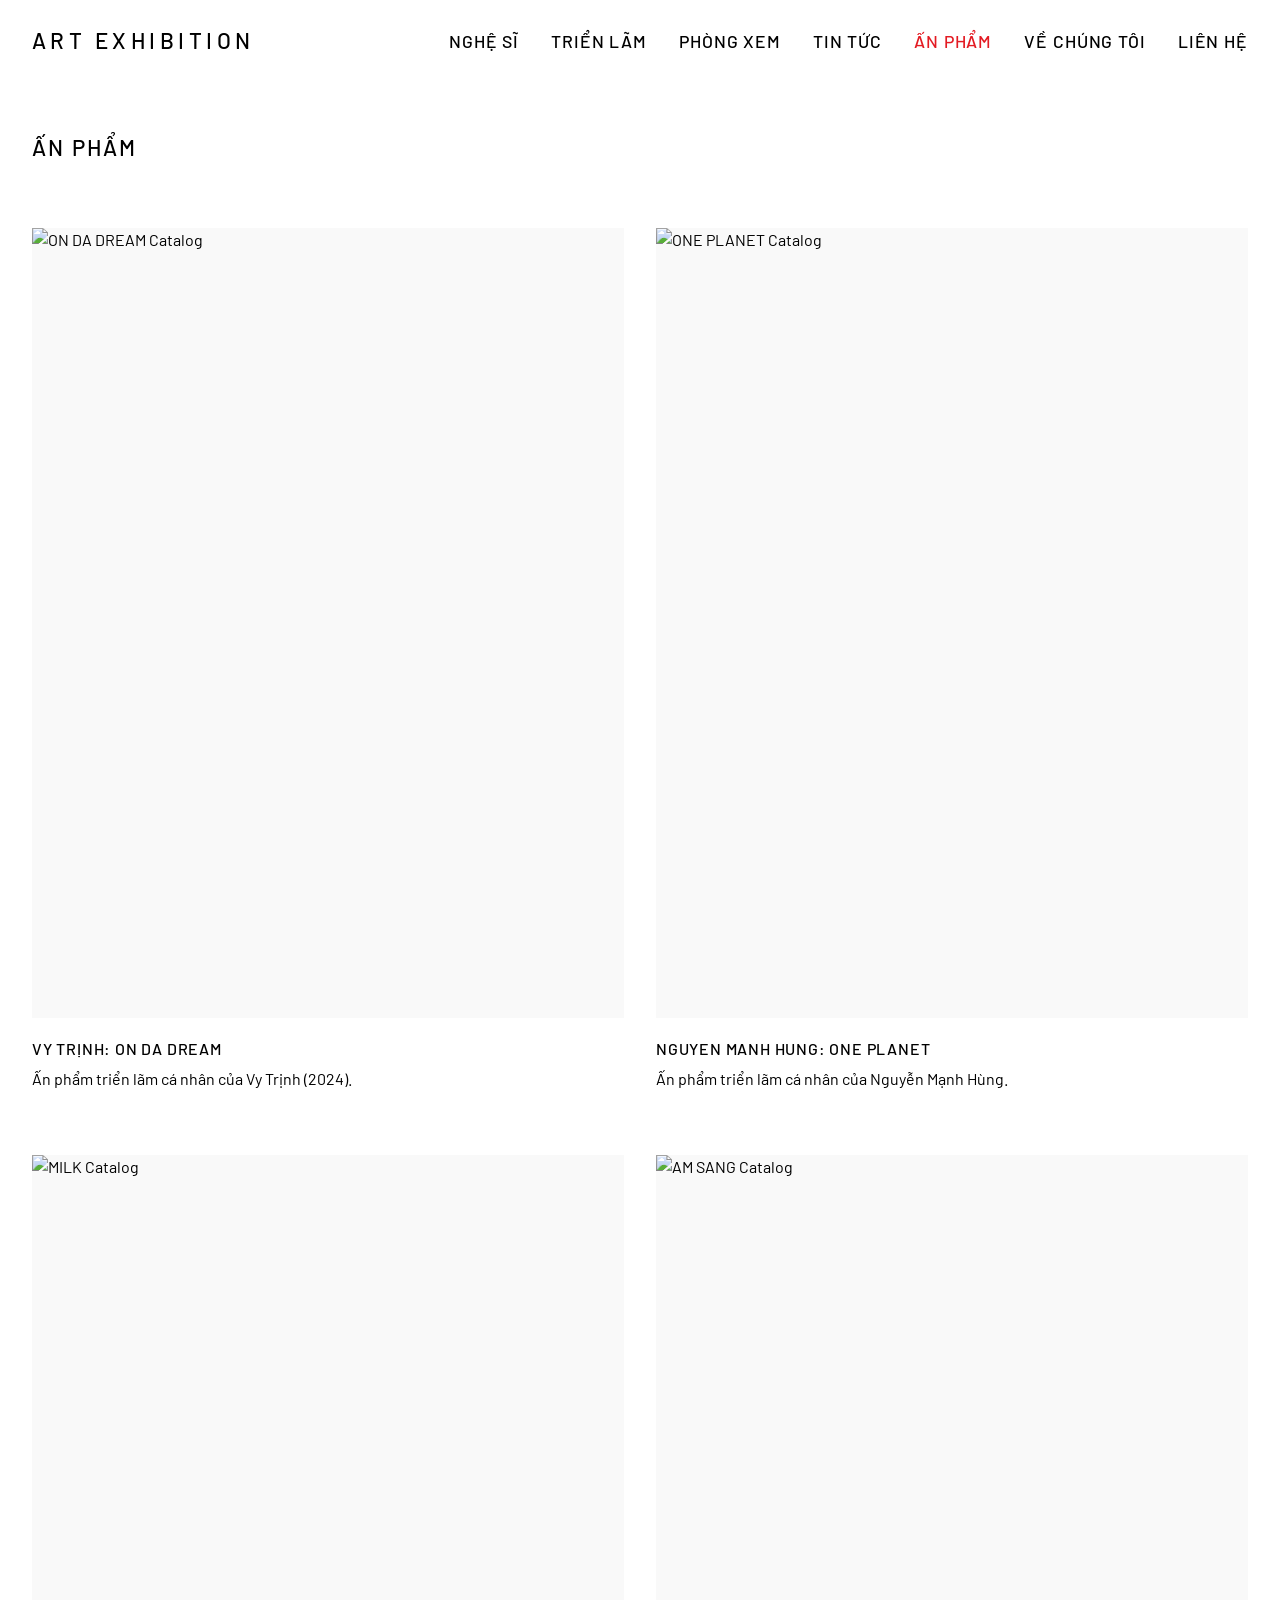
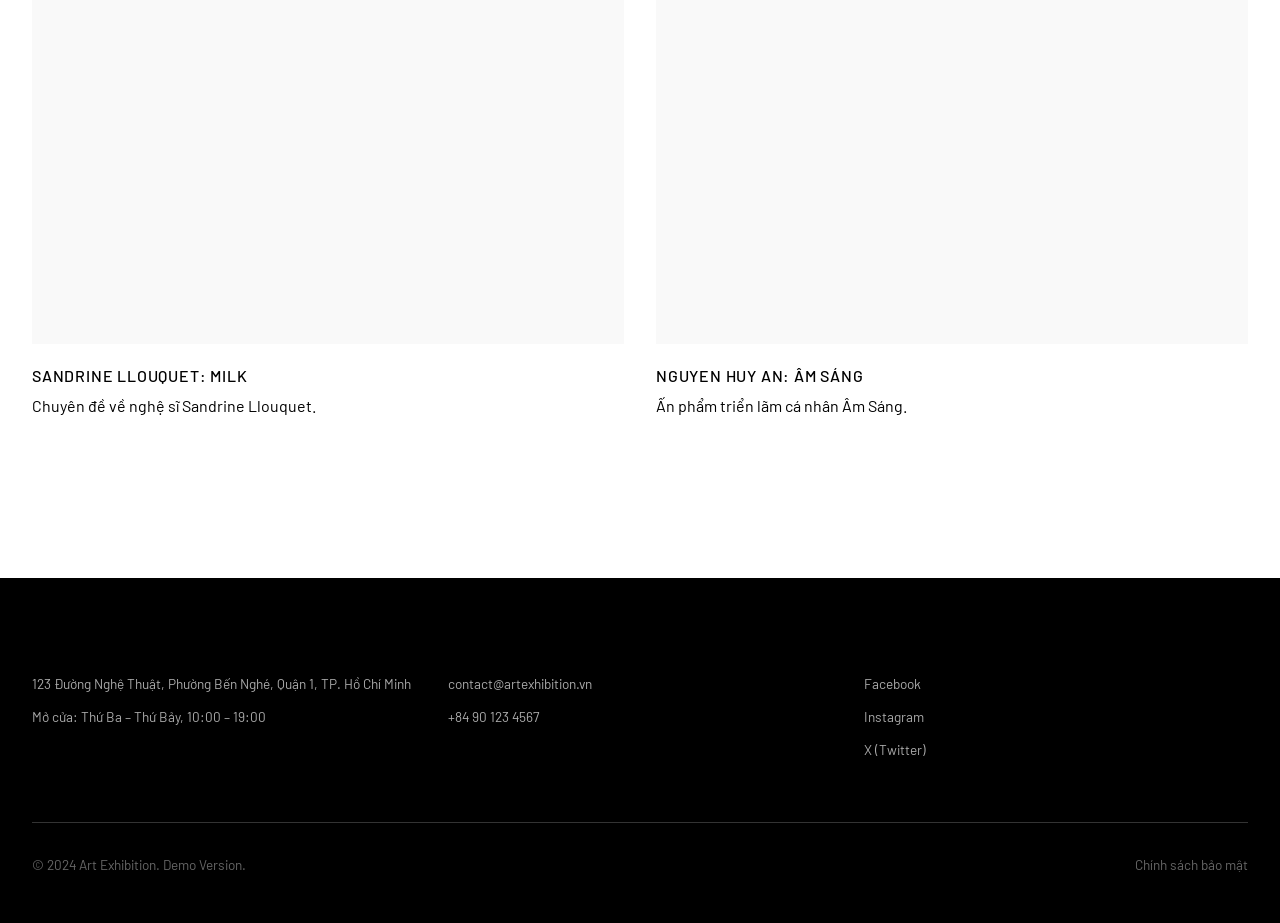
==== wwwroot/exhibitions_clone/an-pham.html @ 50a41b8a "Initial commit" ====
<!DOCTYPE html>
<html lang="vi">

<head>
    <meta charset="UTF-8">
    <meta name="viewport" content="width=device-width, initial-scale=1.0">
    <title>Ấn Phẩm | Art Exhibition</title>
    <link rel="stylesheet" href="styles.css">
</head>

<body>
    <header class="site-header">
        <div class="header-inner">
            <div class="logo">
                <a href="index.html">Art Exhibition</a>
            </div>
            <nav class="desktop-nav">
                <ul>
                    <li><a href="nghe-si.html">NGHỆ SĨ</a></li>
                    <li><a href="index.html">TRIỂN LÃM</a></li>
                    <li><a href="phong-xem.html">PHÒNG XEM</a></li>
                    <li><a href="tin-tuc.html">TIN TỨC</a></li>
                    <li><a href="an-pham.html" class="active">ẤN PHẨM</a></li>
                    <li><a href="ve-chung-toi.html">VỀ CHÚNG TÔI</a></li>
                    <li><a href="lien-he.html">LIÊN HỆ</a></li>
                </ul>
            </nav>
            <button class="mobile-menu-toggle" aria-label="Open Menu">
                <span></span><span></span><span></span>
            </button>
        </div>
    </header>

    <div class="mobile-nav-overlay">
        <div class="mobile-nav-header">
            <div class="logo"><a href="index.html">Art Exhibition</a></div>
            <button class="mobile-menu-close" aria-label="Close Menu">
                <svg viewBox="0 0 24 24" width="24" height="24" stroke="currentColor" stroke-width="2" fill="none"
                    stroke-linecap="round" stroke-linejoin="round">
                    <line x1="18" y1="6" x2="6" y2="18"></line>
                    <line x1="6" y1="6" x2="18" y2="18"></line>
                </svg>
            </button>
        </div>
        <nav class="mobile-nav-links">
            <ul>
                <li><a href="nghe-si.html">NGHỆ SĨ</a></li>
                <li><a href="index.html">TRIỂN LÃM</a></li>
                <li><a href="phong-xem.html">PHÒNG XEM</a></li>
                <li><a href="tin-tuc.html">TIN TỨC</a></li>
                <li><a href="an-pham.html" class="active">ẤN PHẨM</a></li>
                <li><a href="ve-chung-toi.html">VỀ CHÚNG TÔI</a></li>
                <li><a href="lien-he.html">LIÊN HỆ</a></li>
            </ul>
        </nav>
    </div>

    <main class="page-content" style="min-height: 60vh;">
        <header class="page-header">
            <h1 class="page-title">Ấn Phẩm</h1>
        </header>
        <div class="exhibition-grid">
            <article class="exhibition-item">
                <div class="image-container" style="aspect-ratio: 3/4;">
                    <img src="https://images.unsplash.com/photo-1544947950-fa07a98d237f?auto=format&fit=crop&w=800&q=80"
                        alt="ON DA DREAM Catalog">
                </div>
                <div class="exhibition-info">
                    <h2 class="exhibition-name" style="font-size: 1rem;">VY TRỊNH: ON DA DREAM</h2>
                    <p class="exhibition-desc">Ấn phẩm triển lãm cá nhân của Vy Trịnh (2024).</p>
                </div>
            </article>

            <article class="exhibition-item">
                <div class="image-container" style="aspect-ratio: 3/4;">
                    <img src="https://images.unsplash.com/photo-1512820790803-83ca734da794?auto=format&fit=crop&w=800&q=80"
                        alt="ONE PLANET Catalog">
                </div>
                <div class="exhibition-info">
                    <h2 class="exhibition-name" style="font-size: 1rem;">NGUYEN MANH HUNG: ONE PLANET</h2>
                    <p class="exhibition-desc">Ấn phẩm triển lãm cá nhân của Nguyễn Mạnh Hùng.</p>
                </div>
            </article>

            <article class="exhibition-item">
                <div class="image-container" style="aspect-ratio: 3/4;">
                    <img src="https://images.unsplash.com/photo-1524578271613-d550eeb60001?auto=format&fit=crop&w=800&q=80"
                        alt="MILK Catalog">
                </div>
                <div class="exhibition-info">
                    <h2 class="exhibition-name" style="font-size: 1rem;">SANDRINE LLOUQUET: MILK</h2>
                    <p class="exhibition-desc">Chuyên đề về nghệ sĩ Sandrine Llouquet.</p>
                </div>
            </article>

            <article class="exhibition-item">
                <div class="image-container" style="aspect-ratio: 3/4;">
                    <img src="https://images.unsplash.com/photo-1456513080510-7bf3a84b82f8?auto=format&fit=crop&w=800&q=80"
                        alt="AM SANG Catalog">
                </div>
                <div class="exhibition-info">
                    <h2 class="exhibition-name" style="font-size: 1rem;">NGUYEN HUY AN: ÂM SÁNG</h2>
                    <p class="exhibition-desc">Ấn phẩm triển lãm cá nhân Âm Sáng.</p>
                </div>
            </article>
        </div>
    </main>

    <footer class="site-footer">
        <div class="footer-inner">
            <div class="footer-info">
                <p>123 Đường Nghệ Thuật, Phường Bến Nghé, Quận 1, TP. Hồ Chí Minh</p>
                <p>Mở cửa: Thứ Ba – Thứ Bảy, 10:00 – 19:00</p>
            </div>
            <div class="footer-links">
                <a href="mailto:contact@artexhibition.vn">contact@artexhibition.vn</a>
                <a href="tel:+84901234567">+84 90 123 4567</a>
            </div>
            <div class="footer-social">
                <a href="#">Facebook</a>
                <a href="#">Instagram</a>
                <a href="#">X (Twitter)</a>
            </div>
        </div>
        <div class="footer-bottom">
            <p>&copy; 2024 Art Exhibition. Demo Version.</p>
            <a href="#">Chính sách bảo mật</a>
        </div>
    </footer>
    <script src="script.js"></script>
</body>

</html>
---- wwwroot/exhibitions_clone/styles.css ----
@import url('https://fonts.googleapis.com/css2?family=Barlow:wght@400;500;700&display=swap');

:root {
    --color-text: #000000;
    --color-text-light: #666666;
    --color-bg: #ffffff;
    --color-border: #e0e0e0;
    --color-accent: #e31b23;
    --font-primary: 'Barlow', sans-serif;
    --spacing-unit: 1rem;
}

html {
    scroll-behavior: smooth;
}

* {
    margin: 0;
    padding: 0;
    box-sizing: border-box;
}

body {
    font-family: var(--font-primary);
    color: var(--color-text);
    background-color: var(--color-bg);
    line-height: 1.5;
    -webkit-font-smoothing: antialiased;
    -moz-osx-font-smoothing: grayscale;
}

a {
    color: inherit;
    text-decoration: none;
    transition: all 0.4s cubic-bezier(0.25, 0.46, 0.45, 0.94);
}

a:hover {
    color: var(--color-accent);
}

img {
    max-width: 100%;
    display: block;
    height: auto;
}

/* HEADER */
.site-header {
    position: sticky;
    top: 0;
    background-color: var(--color-bg);
    z-index: 100;
    border-bottom: 1px solid transparent;
    padding: 1.5rem 2rem;
}

.header-inner {
    display: flex;
    justify-content: space-between;
    align-items: center;
    max-width: 1600px;
    margin: 0 auto;
}

.logo a {
    font-size: 1.4rem;
    font-weight: 500;
    letter-spacing: 0.2em;
    text-transform: uppercase;
}

.desktop-nav ul {
    list-style: none;
    display: flex;
    gap: 2rem;
}

.desktop-nav a {
    font-size: 1.1rem;
    text-transform: uppercase;
    font-weight: 500;
    letter-spacing: 0.05em;
}

.desktop-nav a.active {
    color: var(--color-accent);
}

.mobile-menu-toggle {
    display: none;
    background: none;
    border: none;
    cursor: pointer;
    flex-direction: column;
    gap: 5px;
    padding: 5px;
}

.mobile-menu-toggle span {
    display: block;
    width: 25px;
    height: 2px;
    background-color: var(--color-text);
    transition: 0.3s;
}

/* MOBILE NAV OVERLAY */
.mobile-nav-overlay {
    position: fixed;
    top: 0;
    left: 0;
    width: 100%;
    height: 100vh;
    background-color: var(--color-bg);
    z-index: 999;
    transform: translateX(100%);
    transition: transform 0.4s cubic-bezier(0.77, 0, 0.175, 1);
    display: flex;
    flex-direction: column;
}

.mobile-nav-overlay.is-active {
    transform: translateX(0);
}

.mobile-nav-header {
    display: flex;
    justify-content: space-between;
    align-items: center;
    padding: 1.5rem 2rem;
}

.mobile-menu-close {
    background: none;
    border: none;
    cursor: pointer;
    color: var(--color-text);
}

.mobile-nav-links {
    padding: 2rem;
    flex-grow: 1;
    display: flex;
    flex-direction: column;
}

.mobile-nav-links ul {
    list-style: none;
    display: flex;
    flex-direction: column;
    gap: 1.5rem;
}

.mobile-nav-links a {
    font-size: 1.5rem;
    font-weight: 500;
    text-transform: uppercase;
}

.mobile-nav-links a.active {
    color: var(--color-accent);
}

.mobile-nav-footer {
    margin-top: auto;
    padding-bottom: 2rem;
    font-size: 0.9rem;
}

/* MAIN CONTENT */
.page-content {
    max-width: 1600px;
    margin: 0 auto;
    padding: 3rem 2rem 6rem;
}

.page-header {
    margin-bottom: 4rem;
}

.page-title {
    font-size: 1.4rem;
    font-weight: 500;
    margin-bottom: 2rem;
    text-transform: uppercase;
    letter-spacing: 0.1em;
}

.exhibition-filters a {
    font-size: 1rem;
    margin-right: 2rem;
    color: var(--color-text-light);
    text-transform: uppercase;
    letter-spacing: 0.1em;
    font-weight: 500;
}

.exhibition-filters a.active {
    color: var(--color-text);
    border-bottom: 1px solid var(--color-text);
    padding-bottom: 2px;
}

/* EXHIBITION GRID - STAGGERED 3-COLUMN */
.exhibition-grid-container {
    display: flex;
    justify-content: space-between;
    gap: 2rem;
}

.exhibition-column {
    flex: 1;
    display: flex;
    flex-direction: column;
    gap: 4rem;
}

.exhibition-column:nth-child(2) {
    padding-top: 120px;
}

.exhibition-column:nth-child(3) {
    padding-top: 60px;
}

.exhibition-item {
    display: flex;
    flex-direction: column;
    width: 100%;
    cursor: pointer;
}

.image-container {
    margin-bottom: 1.2rem;
    overflow: hidden;
    background-color: #f9f9f9;
}

.image-container img {
    width: 100%;
    height: auto;
    object-fit: cover;
    transition: opacity 0.4s ease;
}

.exhibition-item:hover .image-container img {
    opacity: 0.8;
}

.exhibition-name {
    font-size: 1.1rem;
    font-weight: 500;
    margin-bottom: 0.4rem;
    text-transform: uppercase;
    letter-spacing: 0.05em;
}

.exhibition-artist {
    font-size: 1.15rem;
    font-weight: 500;
    margin-bottom: 0.4rem;
    color: #000;
    text-transform: uppercase;
}

.exhibition-dates {
    font-size: 1.1rem;
    color: #555;
    text-transform: uppercase;
    letter-spacing: 0.02em;
}

/* STANDARD GRID FOR SUB-PAGES (Artist, News, etc.) */
.exhibition-grid {
    display: grid;
    grid-template-columns: repeat(2, 1fr);
    gap: 4rem 2rem;
}

@media (max-width: 1024px) {
    .exhibition-grid {
        gap: 3rem 1.5rem;
    }
}

@media (max-width: 768px) {
    .exhibition-grid {
        grid-template-columns: 1fr;
        gap: 2.5rem;
    }
}

/* DETAIL MODAL */
.detail-modal {
    position: fixed;
    top: 0;
    left: 0;
    width: 100%;
    height: 100%;
    background-color: #fff;
    z-index: 2000;
    display: none;
    opacity: 0;
    transition: opacity 0.5s ease;
}

.detail-modal.is-active {
    display: block;
    opacity: 1;
}

.modal-close {
    position: fixed;
    top: 2rem;
    right: 2rem;
    background: none;
    border: none;
    cursor: pointer;
    z-index: 2100;
    color: #000;
}

.modal-content {
    display: flex;
    height: 100%;
    width: 100%;
}

.modal-left {
    width: 40%;
    padding: 6rem 4rem;
    overflow-y: auto;
    position: sticky;
    top: 0;
    height: 100vh;
}

.modal-right {
    width: 60%;
    overflow-y: auto;
    padding: 4rem;
    background-color: #fdfdfd;
}

.modal-title {
    font-size: 1.8rem;
    font-weight: 500;
    margin-bottom: 1rem;
    text-transform: uppercase;
    letter-spacing: 0.1em;
}

.modal-artist {
    font-size: 1.4rem;
    font-weight: 500;
    margin-bottom: 0.5rem;
    text-transform: uppercase;
}

.modal-dates {
    font-size: 1.1rem;
    color: #666;
    margin-bottom: 3rem;
    text-transform: uppercase;
}

.modal-description {
    font-size: 1.1rem;
    line-height: 1.8;
    color: #333;
}

.modal-media-list {
    display: flex;
    flex-direction: column;
    gap: 4rem;
}

.modal-media-item img {
    width: 100%;
    height: auto;
}

/* REFINING RESPONSIVE FOR NEW GRID */
@media (max-width: 1024px) {
    .modal-left {
        width: 45%;
        padding: 4rem 2rem;
    }

    .modal-right {
        width: 55%;
        padding: 2rem;
    }
}

@media (max-width: 768px) {
    .desktop-nav {
        display: none;
    }

    .mobile-menu-toggle {
        display: flex;
    }

    .page-content {
        padding: 2rem 1.5rem 4rem;
    }

    .page-title {
        font-size: 1.2rem;
    }

    .exhibition-grid-container {
        flex-direction: column;
        gap: 2.5rem;
    }

    .exhibition-column:nth-child(n) {
        padding-top: 0;
        gap: 2.5rem;
    }

    .footer-inner {
        grid-template-columns: 1fr;
        text-align: center;
        gap: 3rem;
    }

    .footer-bottom {
        flex-direction: column;
        align-items: center;
        gap: 1rem;
        text-align: center;
    }

    .modal-content {
        flex-direction: column;
    }

    .modal-left,
    .modal-right {
        width: 100%;
        height: auto;
        position: relative;
    }

    .modal-left {
        padding: 4rem 1.5rem 2rem;
    }

    .modal-title {
        font-size: 1.5rem;
    }

    .modal-right {
        padding: 1.5rem;
    }
}

/* RE-SYNCING PREVIOUS STYLES (FOOTER ETC) */
.site-footer {
    background-color: #000000;
    color: #ffffff;
    padding: 6rem 2rem 3rem;
    font-size: 0.85rem;
    margin-top: 4rem;
}

.footer-inner {
    max-width: 1600px;
    margin: 0 auto;
    display: grid;
    grid-template-columns: repeat(3, 1fr);
    gap: 2rem;
    margin-bottom: 3rem;
}

.footer-info p,
.footer-links a,
.footer-social a {
    display: block;
    margin-bottom: 0.8rem;
    color: #aaaaaa;
    transition: color 0.3s ease;
}

.footer-bottom {
    max-width: 1600px;
    margin: 0 auto;
    display: flex;
    justify-content: space-between;
    color: #666666;
    border-top: 1px solid #333333;
    padding-top: 2rem;
}

/* SCROLL REVEAL ANIMATIONS */
.reveal {
    opacity: 0;
    transform: translateY(30px);
    transition: all 0.8s cubic-bezier(0.25, 0.46, 0.45, 0.94);
    pointer-events: none;
}

.reveal.is-visible {
    opacity: 1;
    transform: translateY(0);
    pointer-events: auto;
}

/* Sequential delay for grid items if needed */
.exhibition-item.reveal {
    transition-delay: 0.1s;
}
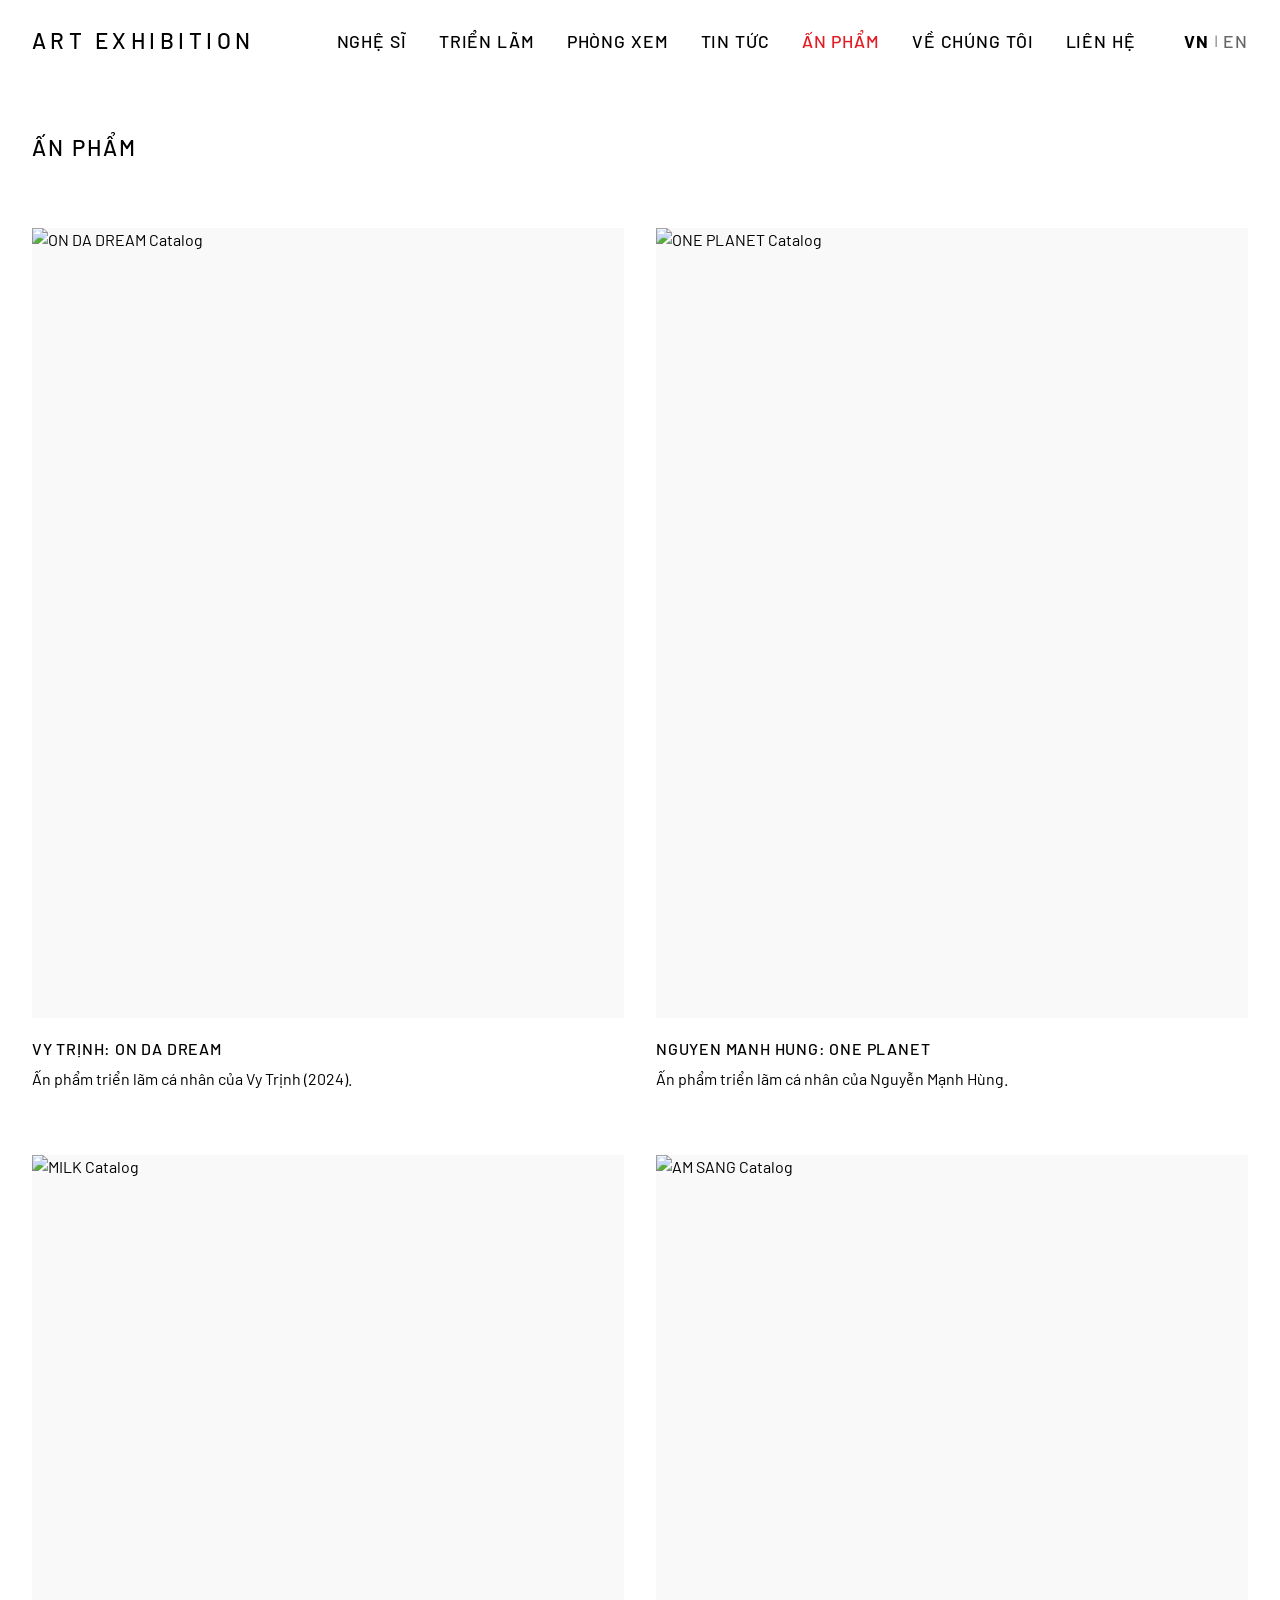
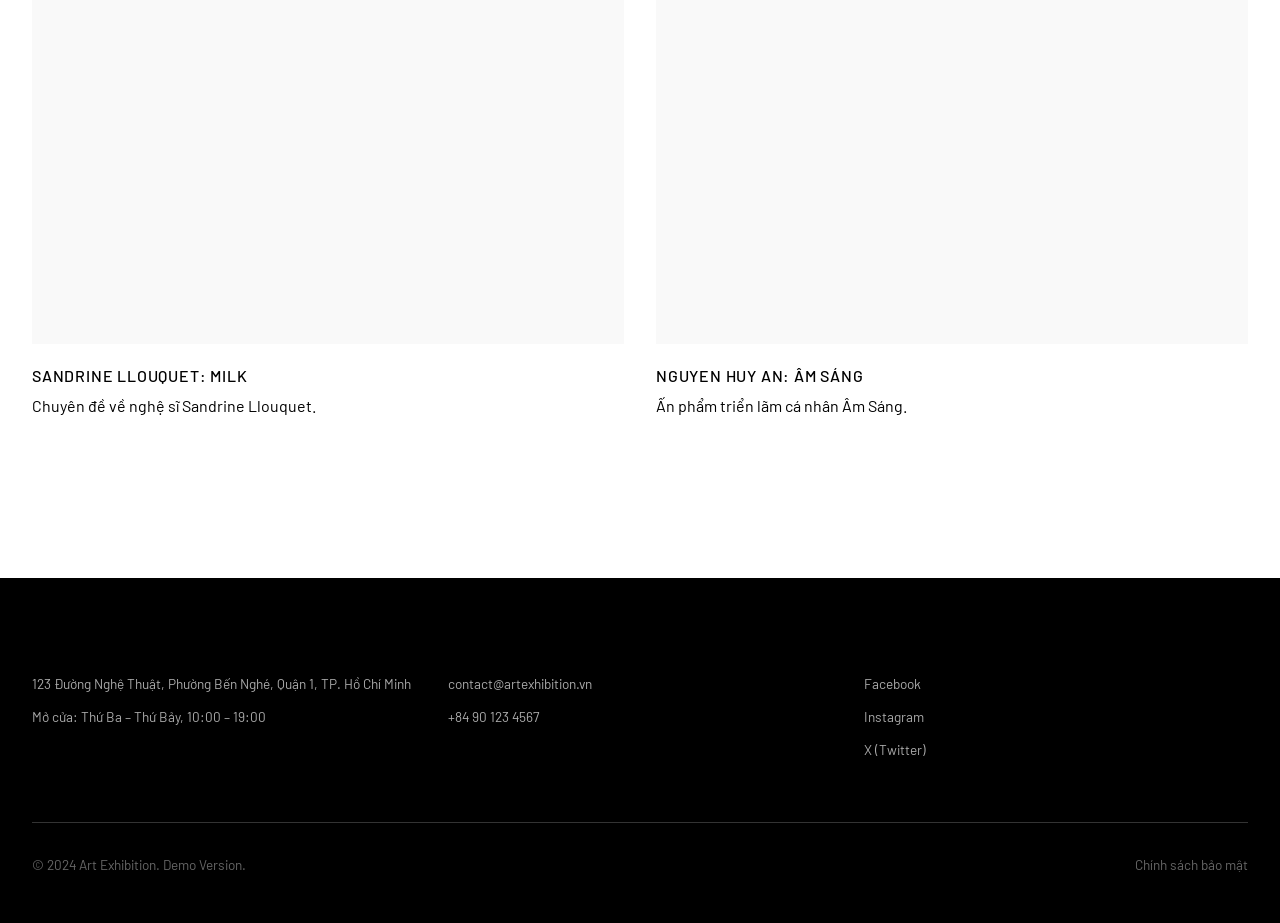
==== commit f78197a2: "update" ====
--- a/wwwroot/exhibitions_clone/an-pham.html
+++ b/wwwroot/exhibitions_clone/an-pham.html
@@ -16,14 +16,19 @@
             </div>
             <nav class="desktop-nav">
                 <ul>
-                    <li><a href="nghe-si.html">NGHỆ SĨ</a></li>
-                    <li><a href="index.html">TRIỂN LÃM</a></li>
-                    <li><a href="phong-xem.html">PHÒNG XEM</a></li>
-                    <li><a href="tin-tuc.html">TIN TỨC</a></li>
-                    <li><a href="an-pham.html" class="active">ẤN PHẨM</a></li>
-                    <li><a href="ve-chung-toi.html">VỀ CHÚNG TÔI</a></li>
-                    <li><a href="lien-he.html">LIÊN HỆ</a></li>
+                    <li><a href="nghe-si.html" data-i18n="nav.artists">NGHỆ SĨ</a></li>
+                    <li><a href="index.html" data-i18n="nav.exhibitions">TRIỂN LÃM</a></li>
+                    <li><a href="phong-xem.html" data-i18n="nav.viewing">PHÒNG XEM</a></li>
+                    <li><a href="tin-tuc.html" data-i18n="nav.news">TIN TỨC</a></li>
+                    <li><a href="an-pham.html" class="active" data-i18n="nav.publications">ẤN PHẨM</a></li>
+                    <li><a href="ve-chung-toi.html" data-i18n="nav.about">VỀ CHÚNG TÔI</a></li>
+                    <li><a href="lien-he.html" data-i18n="nav.contact">LIÊN HỆ</a></li>
                 </ul>
+                <div class="lang-switch">
+                    <a href="#" class="lang-btn active" data-lang="vi">VN</a>
+                    <span class="lang-divider">|</span>
+                    <a href="#" class="lang-btn" data-lang="en">EN</a>
+                </div>
             </nav>
             <button class="mobile-menu-toggle" aria-label="Open Menu">
                 <span></span><span></span><span></span>
@@ -44,20 +49,24 @@
         </div>
         <nav class="mobile-nav-links">
             <ul>
-                <li><a href="nghe-si.html">NGHỆ SĨ</a></li>
-                <li><a href="index.html">TRIỂN LÃM</a></li>
-                <li><a href="phong-xem.html">PHÒNG XEM</a></li>
-                <li><a href="tin-tuc.html">TIN TỨC</a></li>
-                <li><a href="an-pham.html" class="active">ẤN PHẨM</a></li>
-                <li><a href="ve-chung-toi.html">VỀ CHÚNG TÔI</a></li>
-                <li><a href="lien-he.html">LIÊN HỆ</a></li>
+                <li><a href="nghe-si.html" data-i18n="nav.artists">NGHỆ SĨ</a></li>
+                <li><a href="index.html" data-i18n="nav.exhibitions">TRIỂN LÃM</a></li>
+                <li><a href="phong-xem.html" data-i18n="nav.viewing">PHÒNG XEM</a></li>
+                <li><a href="tin-tuc.html" data-i18n="nav.news">TIN TỨC</a></li>
+                <li><a href="an-pham.html" class="active" data-i18n="nav.publications">ẤN PHẨM</a></li>
+                <li><a href="ve-chung-toi.html" data-i18n="nav.about">VỀ CHÚNG TÔI</a></li>
+                <li><a href="lien-he.html" data-i18n="nav.contact">LIÊN HỆ</a></li>
             </ul>
+            <div class="mobile-nav-footer">
+                <a href="#" class="lang-btn active" data-lang="vi">VN</a> | <a href="#" class="lang-btn"
+                    data-lang="en">EN</a>
+            </div>
         </nav>
     </div>
 
     <main class="page-content" style="min-height: 60vh;">
         <header class="page-header">
-            <h1 class="page-title">Ấn Phẩm</h1>
+            <h1 class="page-title" data-i18n="publications.title">Ấn Phẩm</h1>
         </header>
         <div class="exhibition-grid">
             <article class="exhibition-item">
@@ -67,7 +76,8 @@
                 </div>
                 <div class="exhibition-info">
                     <h2 class="exhibition-name" style="font-size: 1rem;">VY TRỊNH: ON DA DREAM</h2>
-                    <p class="exhibition-desc">Ấn phẩm triển lãm cá nhân của Vy Trịnh (2024).</p>
+                    <p class="exhibition-desc" data-i18n="publications.desc1">Ấn phẩm triển lãm cá nhân của Vy Trịnh
+                        (2024).</p>
                 </div>
             </article>
 
@@ -78,7 +88,8 @@
                 </div>
                 <div class="exhibition-info">
                     <h2 class="exhibition-name" style="font-size: 1rem;">NGUYEN MANH HUNG: ONE PLANET</h2>
-                    <p class="exhibition-desc">Ấn phẩm triển lãm cá nhân của Nguyễn Mạnh Hùng.</p>
+                    <p class="exhibition-desc" data-i18n="publications.desc2">Ấn phẩm triển lãm cá nhân của Nguyễn Mạnh
+                        Hùng.</p>
                 </div>
             </article>
 
@@ -89,7 +100,8 @@
                 </div>
                 <div class="exhibition-info">
                     <h2 class="exhibition-name" style="font-size: 1rem;">SANDRINE LLOUQUET: MILK</h2>
-                    <p class="exhibition-desc">Chuyên đề về nghệ sĩ Sandrine Llouquet.</p>
+                    <p class="exhibition-desc" data-i18n="publications.desc3">Chuyên đề về nghệ sĩ Sandrine Llouquet.
+                    </p>
                 </div>
             </article>
 
@@ -100,7 +112,7 @@
                 </div>
                 <div class="exhibition-info">
                     <h2 class="exhibition-name" style="font-size: 1rem;">NGUYEN HUY AN: ÂM SÁNG</h2>
-                    <p class="exhibition-desc">Ấn phẩm triển lãm cá nhân Âm Sáng.</p>
+                    <p class="exhibition-desc" data-i18n="publications.desc4">Ấn phẩm triển lãm cá nhân Âm Sáng.</p>
                 </div>
             </article>
         </div>
@@ -109,8 +121,8 @@
     <footer class="site-footer">
         <div class="footer-inner">
             <div class="footer-info">
-                <p>123 Đường Nghệ Thuật, Phường Bến Nghé, Quận 1, TP. Hồ Chí Minh</p>
-                <p>Mở cửa: Thứ Ba – Thứ Bảy, 10:00 – 19:00</p>
+                <p data-i18n="footer.address">123 Đường Nghệ Thuật, Phường Bến Nghé, Quận 1, TP. Hồ Chí Minh</p>
+                <p data-i18n="footer.hours">Mở cửa: Thứ Ba – Thứ Bảy, 10:00 – 19:00</p>
             </div>
             <div class="footer-links">
                 <a href="mailto:contact@artexhibition.vn">contact@artexhibition.vn</a>
@@ -124,7 +136,7 @@
         </div>
         <div class="footer-bottom">
             <p>&copy; 2024 Art Exhibition. Demo Version.</p>
-            <a href="#">Chính sách bảo mật</a>
+            <a href="#" data-i18n="footer.privacy">Chính sách bảo mật</a>
         </div>
     </footer>
     <script src="script.js"></script>
--- a/wwwroot/exhibitions_clone/styles.css
+++ b/wwwroot/exhibitions_clone/styles.css
@@ -85,6 +85,53 @@
 
 .desktop-nav a.active {
     color: var(--color-accent);
+}
+
+/* LANGUAGE SWITCH */
+.desktop-nav {
+    display: flex;
+    align-items: center;
+    gap: 2rem;
+}
+
+.lang-switch {
+    display: flex;
+    align-items: center;
+    gap: 0.4rem;
+    margin-left: 1rem;
+    white-space: nowrap;
+}
+
+.lang-btn {
+    font-size: 0.85rem;
+    font-weight: 500;
+    letter-spacing: 0.05em;
+    color: var(--color-text-light) !important;
+    cursor: pointer;
+    transition: color 0.3s ease;
+}
+
+.lang-btn.active {
+    color: var(--color-text) !important;
+    font-weight: 700;
+}
+
+.lang-btn:hover {
+    color: var(--color-accent) !important;
+}
+
+.lang-divider {
+    color: var(--color-text-light);
+    font-size: 0.85rem;
+}
+
+.mobile-nav-footer .lang-btn {
+    font-size: 0.9rem;
+}
+
+.mobile-nav-footer .lang-btn.active {
+    font-weight: 700;
+    color: var(--color-text) !important;
 }
 
 .mobile-menu-toggle {
@@ -187,13 +234,26 @@
     letter-spacing: 0.1em;
 }
 
+.exhibition-filters {
+    display: flex;
+    flex-wrap: nowrap;
+    gap: 1.5rem;
+    align-items: center;
+}
+
 .exhibition-filters a {
     font-size: 1rem;
-    margin-right: 2rem;
+    white-space: nowrap;
     color: var(--color-text-light);
     text-transform: uppercase;
     letter-spacing: 0.1em;
     font-weight: 500;
+    transition: color 0.3s ease;
+}
+
+.exhibition-filters a:hover,
+.exhibition-filters a:active {
+    color: var(--color-accent);
 }
 
 .exhibition-filters a.active {
@@ -241,11 +301,43 @@
     width: 100%;
     height: auto;
     object-fit: cover;
+    transition: transform 0.5s ease, opacity 0.4s ease;
+}
+
+.image-container::after {
+    content: '';
+    position: absolute;
+    top: 0;
+    left: 0;
+    width: 100%;
+    height: 100%;
+    background-color: var(--color-accent);
+    opacity: 0;
     transition: opacity 0.4s ease;
-}
-
-.exhibition-item:hover .image-container img {
-    opacity: 0.8;
+    pointer-events: none;
+}
+
+.image-container {
+    position: relative;
+}
+
+.exhibition-item:hover .image-container::after,
+.exhibition-item:active .image-container::after {
+    opacity: 0.15;
+}
+
+.exhibition-item:hover .image-container img,
+.exhibition-item:active .image-container img {
+    transform: scale(1.03);
+}
+
+.exhibition-item:hover .exhibition-name,
+.exhibition-item:hover .exhibition-artist,
+.exhibition-item:hover .exhibition-dates,
+.exhibition-item:active .exhibition-name,
+.exhibition-item:active .exhibition-artist,
+.exhibition-item:active .exhibition-dates {
+    color: var(--color-accent);
 }
 
 .exhibition-name {
@@ -254,6 +346,7 @@
     margin-bottom: 0.4rem;
     text-transform: uppercase;
     letter-spacing: 0.05em;
+    transition: color 0.3s ease;
 }
 
 .exhibition-artist {
@@ -262,6 +355,7 @@
     margin-bottom: 0.4rem;
     color: #000;
     text-transform: uppercase;
+    transition: color 0.3s ease;
 }
 
 .exhibition-dates {
@@ -269,6 +363,7 @@
     color: #555;
     text-transform: uppercase;
     letter-spacing: 0.02em;
+    transition: color 0.3s ease;
 }
 
 /* STANDARD GRID FOR SUB-PAGES (Artist, News, etc.) */
@@ -412,6 +507,15 @@
         font-size: 1.2rem;
     }
 
+    .exhibition-filters {
+        gap: 1rem;
+    }
+
+    .exhibition-filters a {
+        font-size: 0.85rem;
+        letter-spacing: 0.05em;
+    }
+
     .exhibition-grid-container {
         flex-direction: column;
         gap: 2.5rem;
@@ -486,6 +590,13 @@
     transition: color 0.3s ease;
 }
 
+.footer-links a:hover,
+.footer-links a:active,
+.footer-social a:hover,
+.footer-social a:active {
+    color: var(--color-accent);
+}
+
 .footer-bottom {
     max-width: 1600px;
     margin: 0 auto;
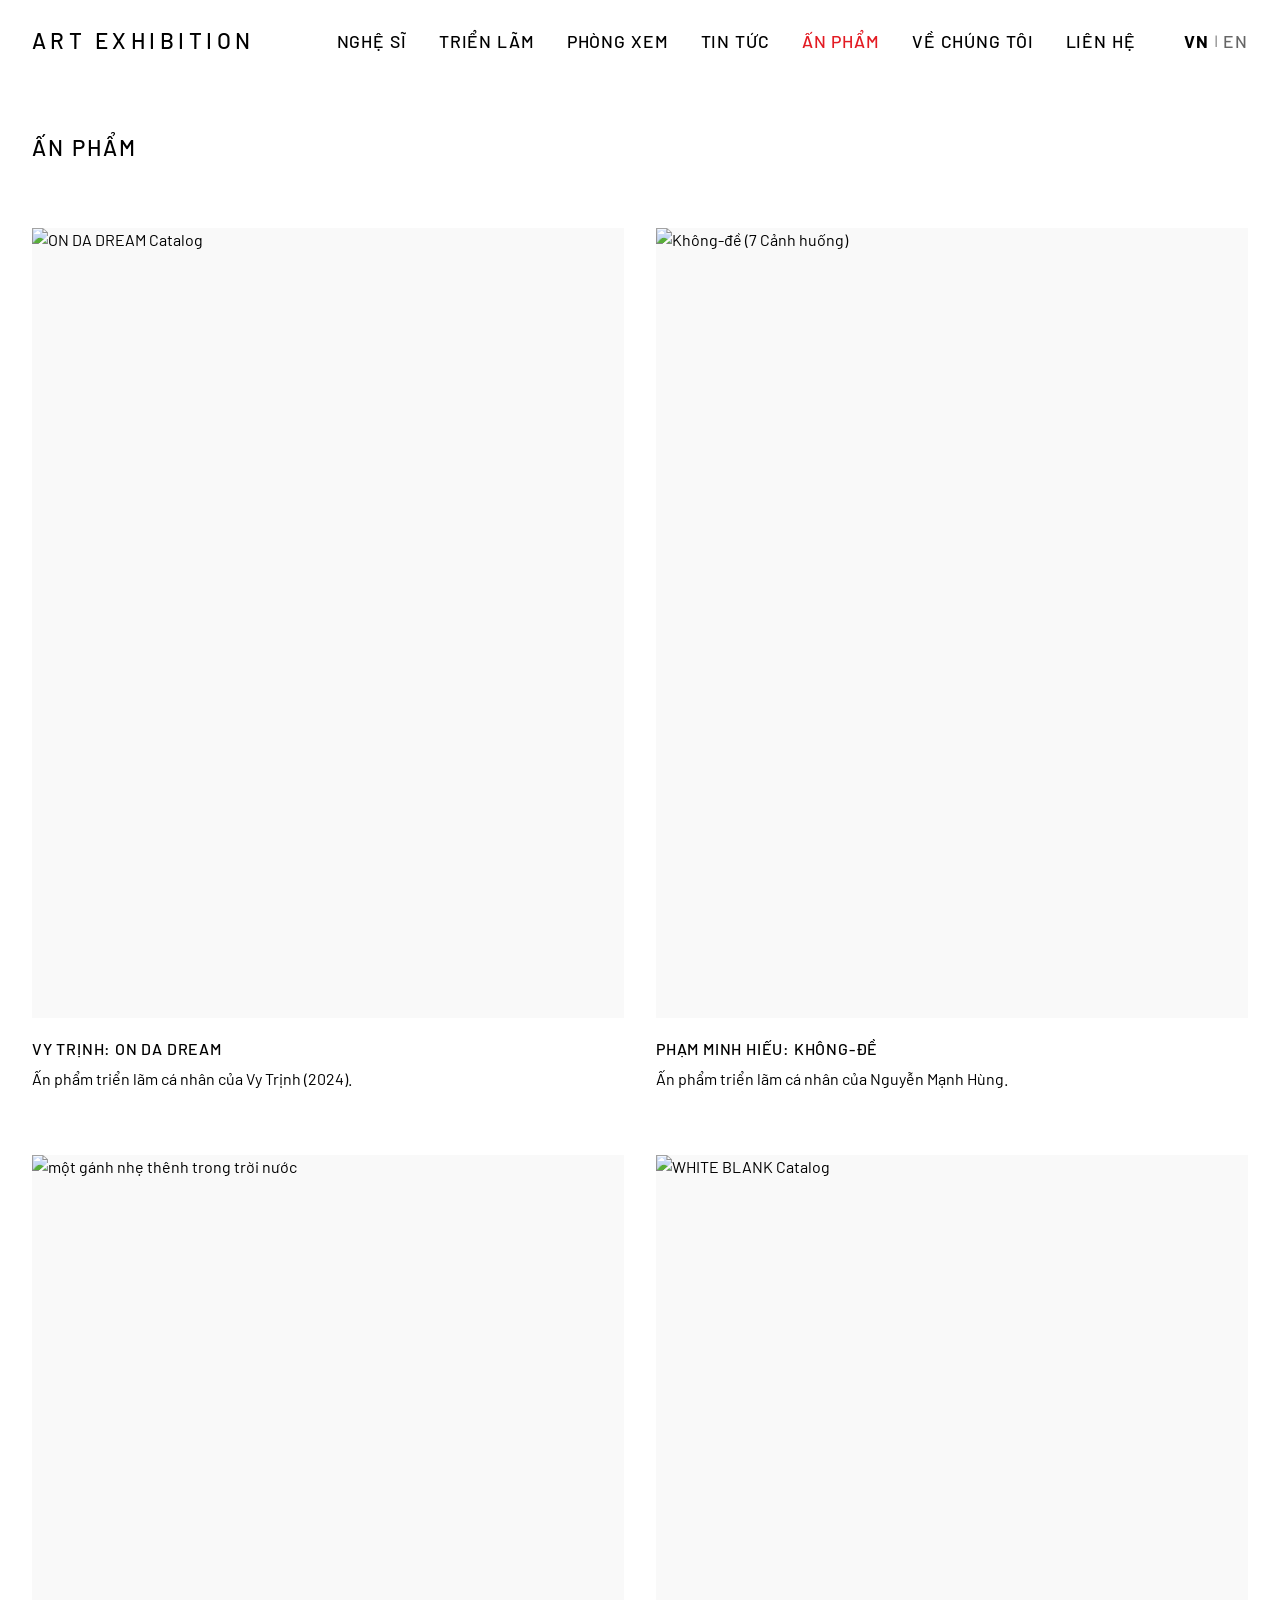
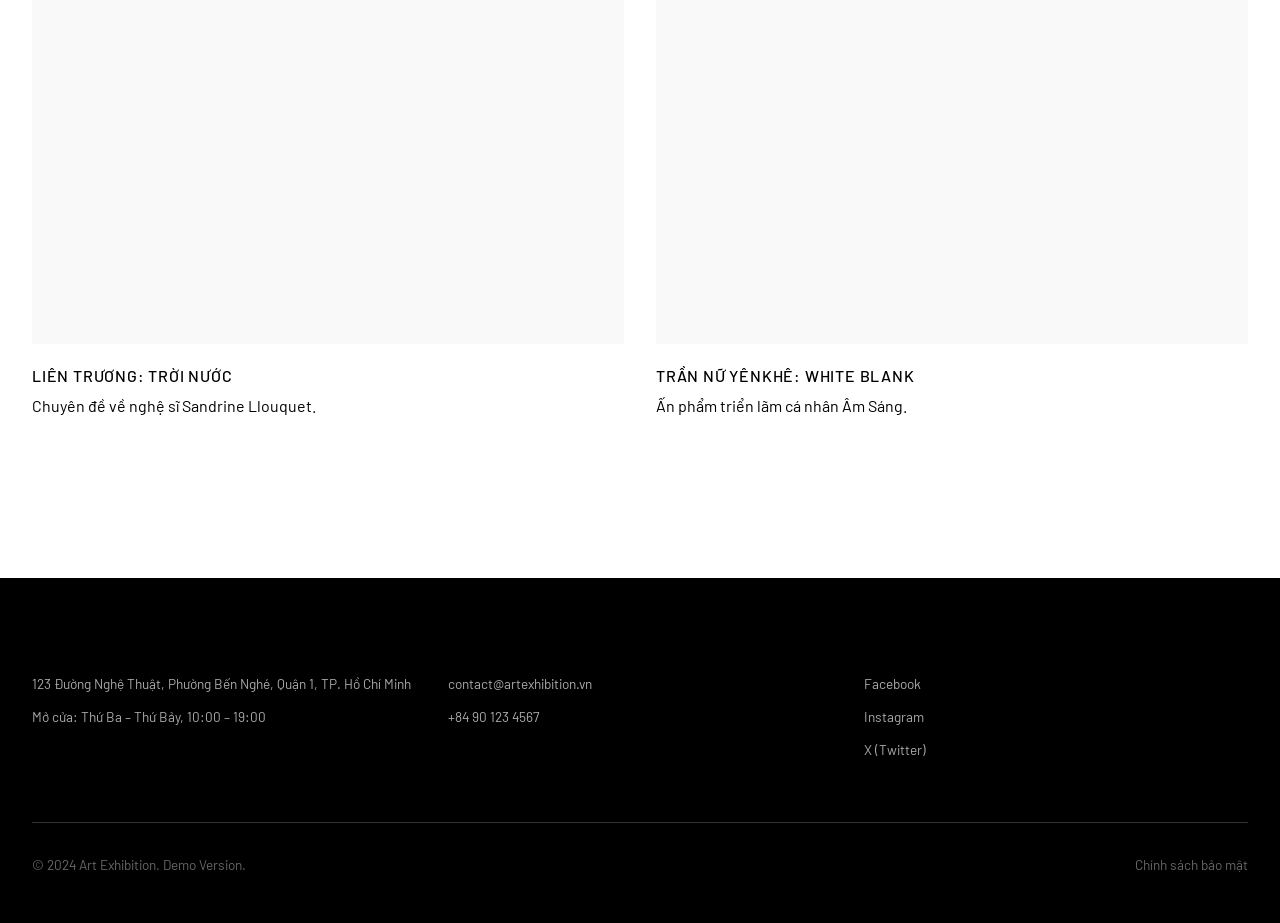
==== commit a2f5bb26: "fix" ====
--- a/wwwroot/exhibitions_clone/an-pham.html
+++ b/wwwroot/exhibitions_clone/an-pham.html
@@ -71,7 +71,7 @@
         <div class="exhibition-grid">
             <article class="exhibition-item">
                 <div class="image-container" style="aspect-ratio: 3/4;">
-                    <img src="https://images.unsplash.com/photo-1544947950-fa07a98d237f?auto=format&fit=crop&w=800&q=80"
+                    <img src="https://static-assets.artlogic.net/f_auto,fl_lossy,q_auto/ws-artlogicwebsite0875/usr/images/exhibitions/main_image_override/137/gq_odd_vision_details.jpg"
                         alt="ON DA DREAM Catalog">
                 </div>
                 <div class="exhibition-info">
@@ -83,36 +83,38 @@
 
             <article class="exhibition-item">
                 <div class="image-container" style="aspect-ratio: 3/4;">
-                    <img src="https://images.unsplash.com/photo-1512820790803-83ca734da794?auto=format&fit=crop&w=800&q=80"
-                        alt="ONE PLANET Catalog">
+                    <img src="https://artlogic-res.cloudinary.com/f_auto,fl_lossy,q_auto/artlogicstorage/galeriequynh/images/view/49dbe3c1c4ae38398810d376398e9513j/galeriequynhcontemporaryart-pham-minh-hieu-the-laboratory-for-experimental-meta-physics-room-1f-2024.jpg"
+                        alt="Không-đề (7 Cảnh huống)">
                 </div>
                 <div class="exhibition-info">
-                    <h2 class="exhibition-name" style="font-size: 1rem;">NGUYEN MANH HUNG: ONE PLANET</h2>
-                    <p class="exhibition-desc" data-i18n="publications.desc2">Ấn phẩm triển lãm cá nhân của Nguyễn Mạnh
-                        Hùng.</p>
+                    <h2 class="exhibition-name" style="font-size: 1rem;">PHẠM MINH HIẾU: KHÔNG-ĐỀ</h2>
+                    <p class="exhibition-desc" data-i18n="publications.desc2">Sách hướng dẫn triển lãm Không-đề (7 Cảnh
+                        huống).</p>
                 </div>
             </article>
 
             <article class="exhibition-item">
                 <div class="image-container" style="aspect-ratio: 3/4;">
-                    <img src="https://images.unsplash.com/photo-1524578271613-d550eeb60001?auto=format&fit=crop&w=800&q=80"
-                        alt="MILK Catalog">
+                    <img src="https://static-assets.artlogic.net/f_auto,fl_lossy,q_auto/ws-artlogicwebsite0875/usr/images/exhibitions/main_image_override/111/corn-and-maple-pound-cake-2023.jpg"
+                        alt="một gánh nhẹ thênh trong trời nước">
                 </div>
                 <div class="exhibition-info">
-                    <h2 class="exhibition-name" style="font-size: 1rem;">SANDRINE LLOUQUET: MILK</h2>
-                    <p class="exhibition-desc" data-i18n="publications.desc3">Chuyên đề về nghệ sĩ Sandrine Llouquet.
+                    <h2 class="exhibition-name" style="font-size: 1rem;">LIÊN TRƯƠNG: TRỜI NƯỚC</h2>
+                    <p class="exhibition-desc" data-i18n="publications.desc3">Chuyên khảo về nghệ sĩ Liên Trương từ
+                        triển lãm năm 2024.
                     </p>
                 </div>
             </article>
 
             <article class="exhibition-item">
                 <div class="image-container" style="aspect-ratio: 3/4;">
-                    <img src="https://images.unsplash.com/photo-1456513080510-7bf3a84b82f8?auto=format&fit=crop&w=800&q=80"
-                        alt="AM SANG Catalog">
+                    <img src="https://static-assets.artlogic.net/f_auto,fl_lossy,q_auto/ws-artlogicwebsite0875/usr/images/exhibitions/main_image_override/110/yk_white_blank_homepage2.jpg"
+                        alt="WHITE BLANK Catalog">
                 </div>
                 <div class="exhibition-info">
-                    <h2 class="exhibition-name" style="font-size: 1rem;">NGUYEN HUY AN: ÂM SÁNG</h2>
-                    <p class="exhibition-desc" data-i18n="publications.desc4">Ấn phẩm triển lãm cá nhân Âm Sáng.</p>
+                    <h2 class="exhibition-name" style="font-size: 1rem;">TRẦN NỮ YÊNKHÊ: WHITE BLANK</h2>
+                    <p class="exhibition-desc" data-i18n="publications.desc4">Ấn phẩm giới thiệu tác phẩm tại Paris và
+                        TP.Hồ Chí Minh.</p>
                 </div>
             </article>
         </div>
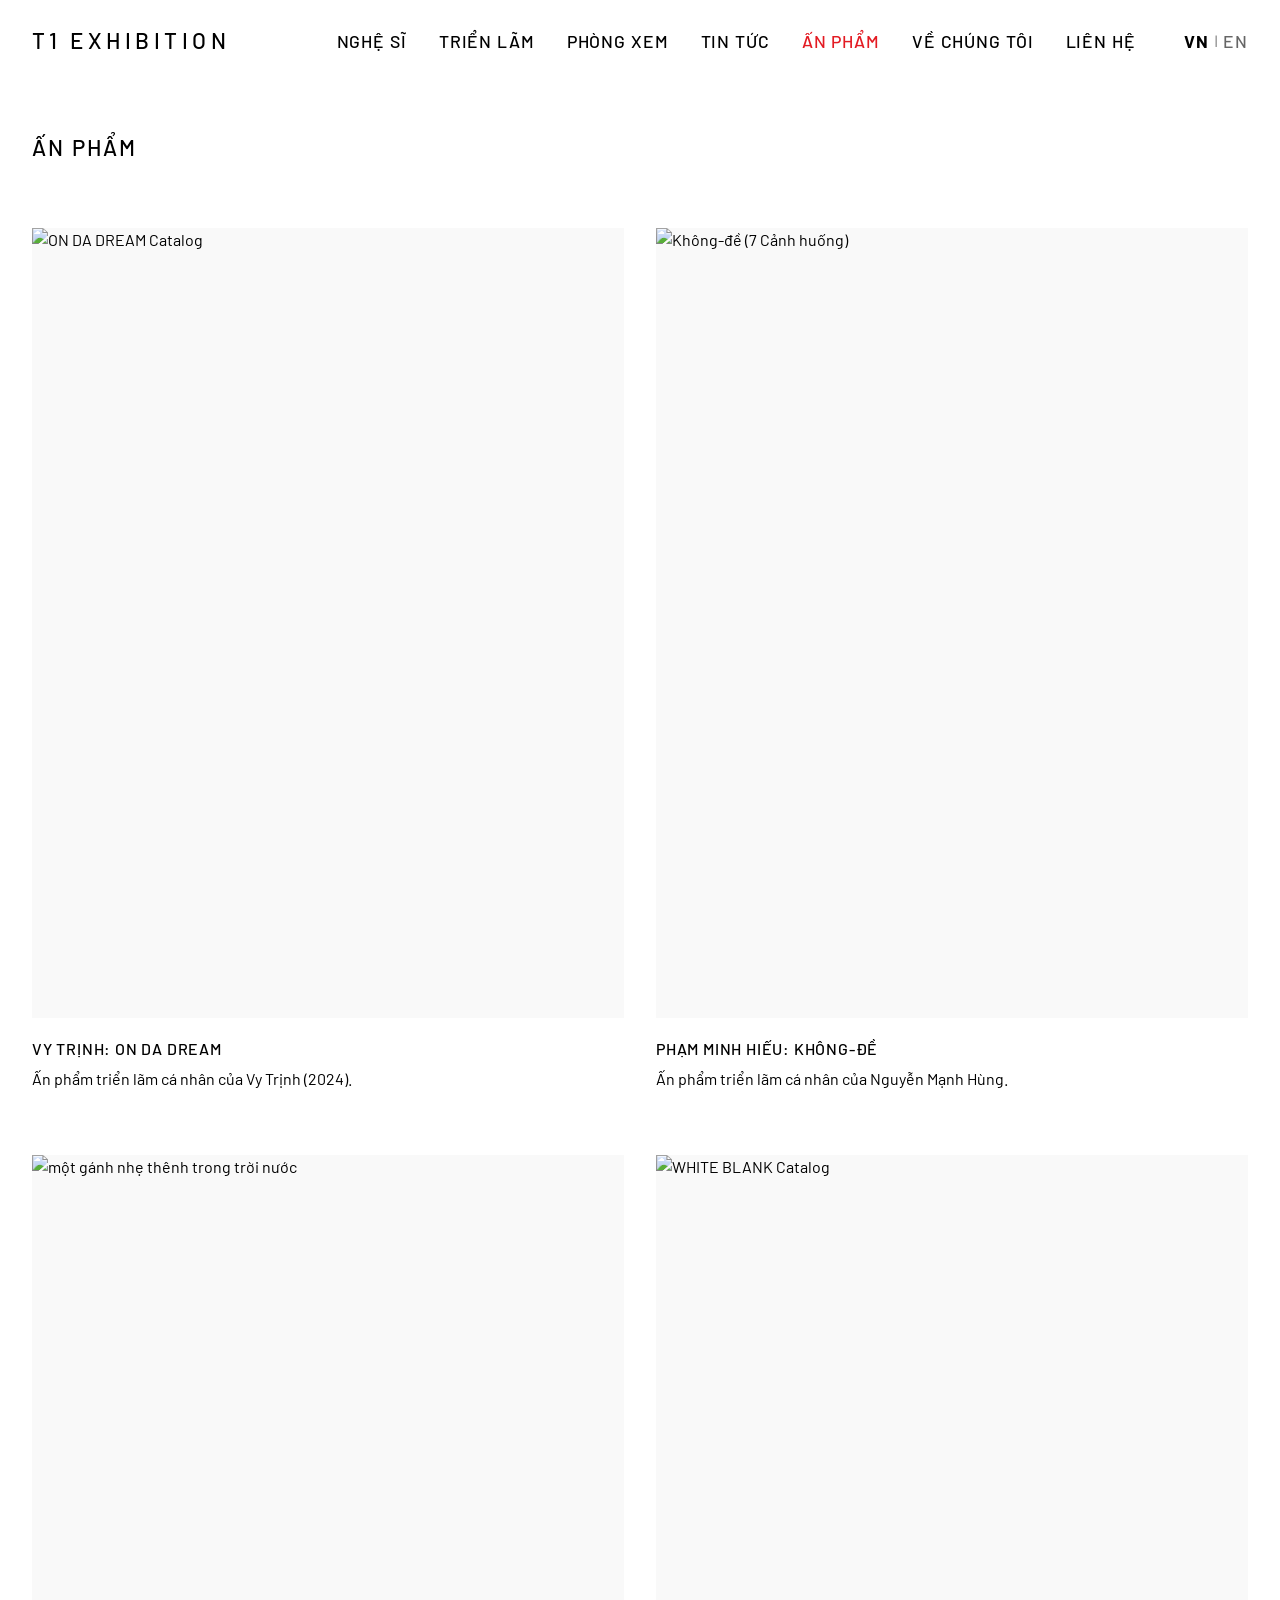
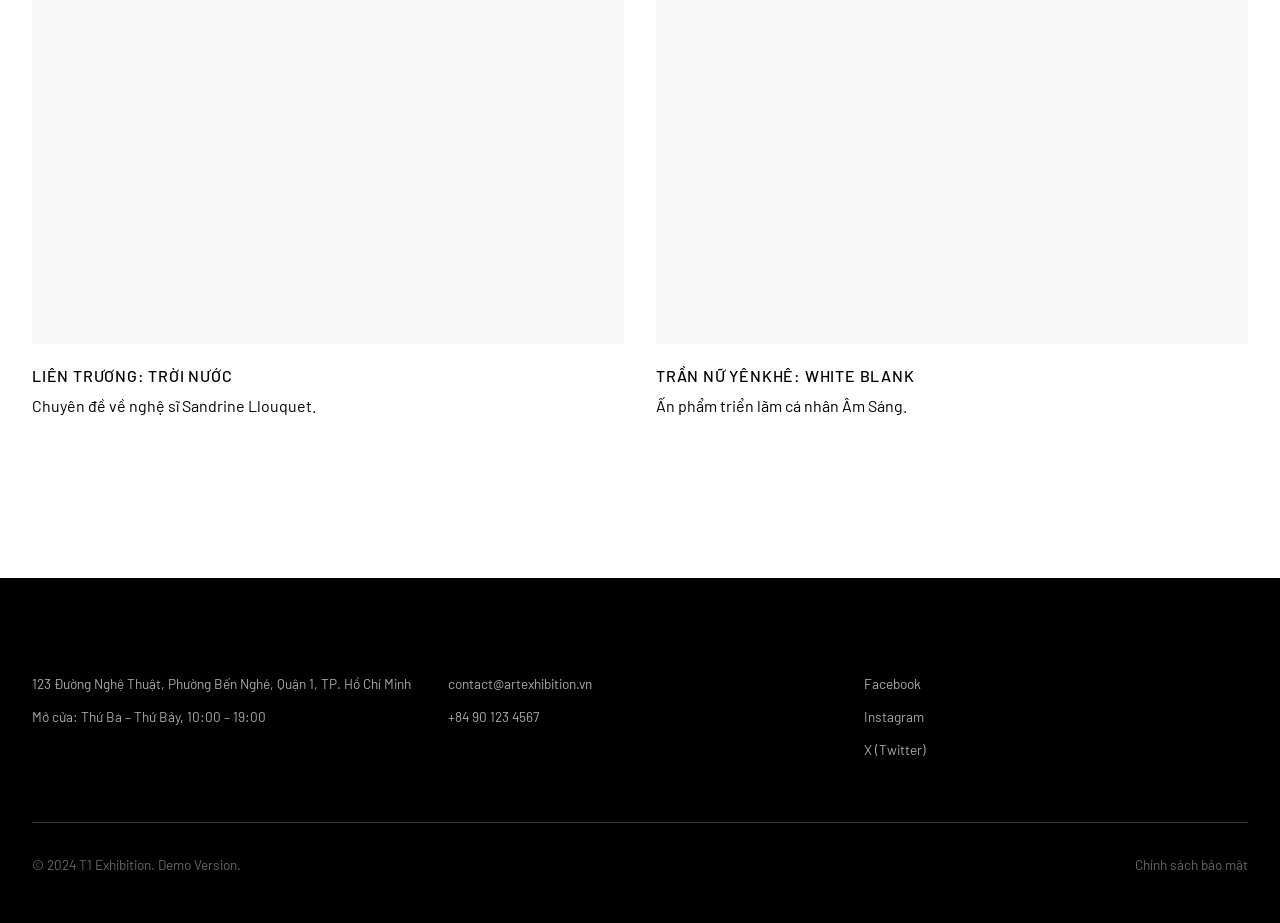
==== commit f7d2e3c1: "update" ====
--- a/wwwroot/exhibitions_clone/an-pham.html
+++ b/wwwroot/exhibitions_clone/an-pham.html
@@ -4,7 +4,7 @@
 <head>
     <meta charset="UTF-8">
     <meta name="viewport" content="width=device-width, initial-scale=1.0">
-    <title>Ấn Phẩm | Art Exhibition</title>
+    <title>Ấn Phẩm | T1 Exhibition</title>
     <link rel="stylesheet" href="styles.css">
 </head>
 
@@ -12,7 +12,7 @@
     <header class="site-header">
         <div class="header-inner">
             <div class="logo">
-                <a href="index.html">Art Exhibition</a>
+                <a href="index.html">T1 Exhibition</a>
             </div>
             <nav class="desktop-nav">
                 <ul>
@@ -38,7 +38,7 @@
 
     <div class="mobile-nav-overlay">
         <div class="mobile-nav-header">
-            <div class="logo"><a href="index.html">Art Exhibition</a></div>
+            <div class="logo"><a href="index.html">T1 Exhibition</a></div>
             <button class="mobile-menu-close" aria-label="Close Menu">
                 <svg viewBox="0 0 24 24" width="24" height="24" stroke="currentColor" stroke-width="2" fill="none"
                     stroke-linecap="round" stroke-linejoin="round">
@@ -137,7 +137,7 @@
             </div>
         </div>
         <div class="footer-bottom">
-            <p>&copy; 2024 Art Exhibition. Demo Version.</p>
+            <p>&copy; 2024 T1 Exhibition. Demo Version.</p>
             <a href="#" data-i18n="footer.privacy">Chính sách bảo mật</a>
         </div>
     </footer>
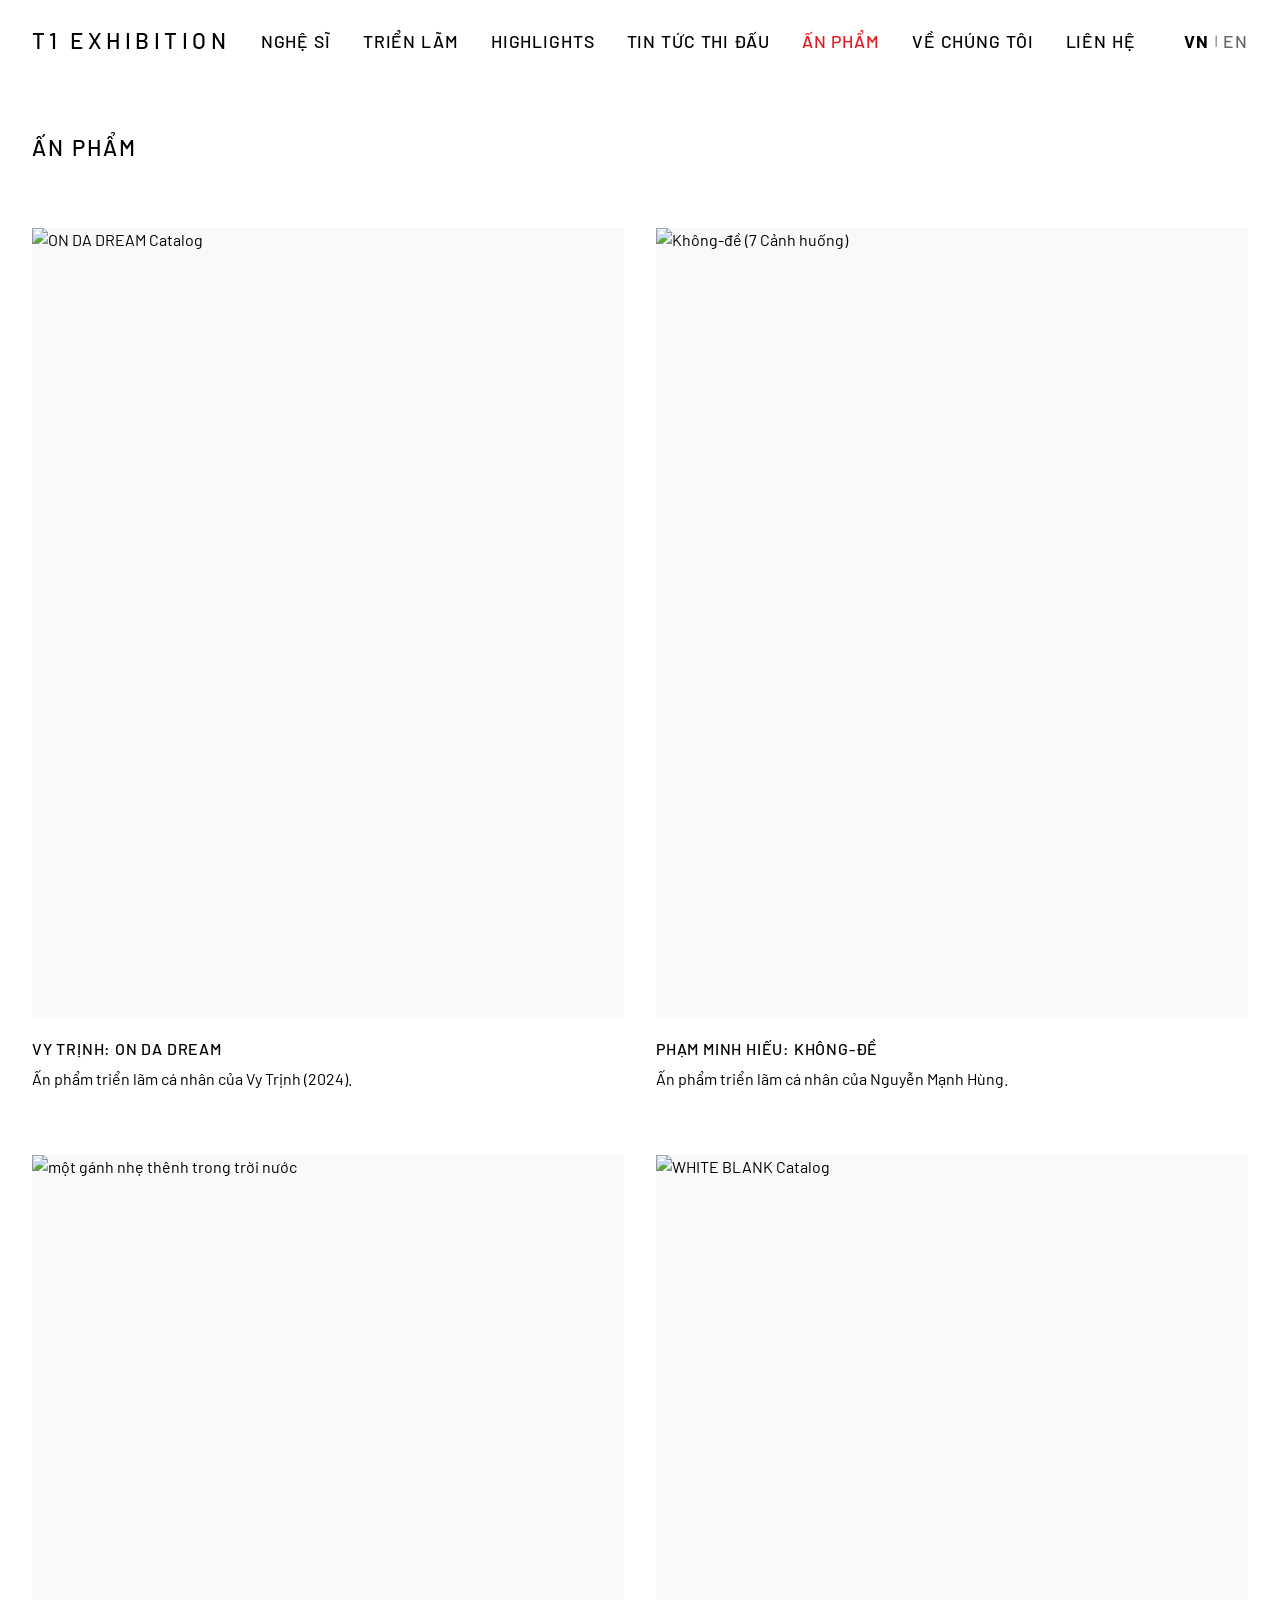
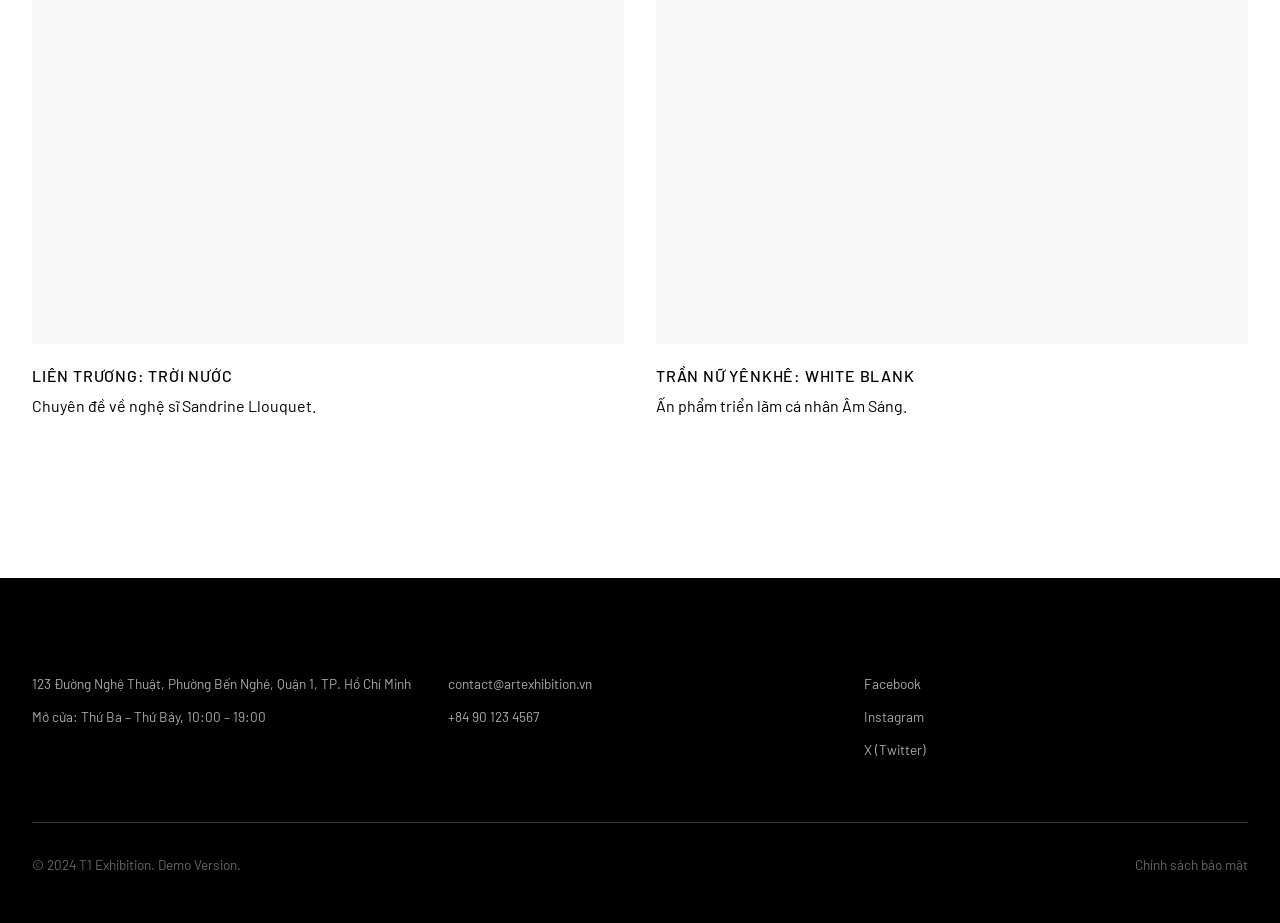
==== commit d9e0cd8a: "uodate" ====
--- a/wwwroot/exhibitions_clone/an-pham.html
+++ b/wwwroot/exhibitions_clone/an-pham.html
@@ -18,8 +18,8 @@
                 <ul>
                     <li><a href="nghe-si.html" data-i18n="nav.artists">NGHỆ SĨ</a></li>
                     <li><a href="index.html" data-i18n="nav.exhibitions">TRIỂN LÃM</a></li>
-                    <li><a href="phong-xem.html" data-i18n="nav.viewing">PHÒNG XEM</a></li>
-                    <li><a href="tin-tuc.html" data-i18n="nav.news">TIN TỨC</a></li>
+                    <li><a href="phong-xem.html" data-i18n="nav.viewing">HIGHLIGHTS</a></li>
+                    <li><a href="tin-tuc.html" data-i18n="nav.news">TIN TỨC THI ĐẤU</a></li>
                     <li><a href="an-pham.html" class="active" data-i18n="nav.publications">ẤN PHẨM</a></li>
                     <li><a href="ve-chung-toi.html" data-i18n="nav.about">VỀ CHÚNG TÔI</a></li>
                     <li><a href="lien-he.html" data-i18n="nav.contact">LIÊN HỆ</a></li>
@@ -51,8 +51,8 @@
             <ul>
                 <li><a href="nghe-si.html" data-i18n="nav.artists">NGHỆ SĨ</a></li>
                 <li><a href="index.html" data-i18n="nav.exhibitions">TRIỂN LÃM</a></li>
-                <li><a href="phong-xem.html" data-i18n="nav.viewing">PHÒNG XEM</a></li>
-                <li><a href="tin-tuc.html" data-i18n="nav.news">TIN TỨC</a></li>
+                <li><a href="phong-xem.html" data-i18n="nav.viewing">HIGHLIGHTS</a></li>
+                <li><a href="tin-tuc.html" data-i18n="nav.news">TIN TỨC THI ĐẤU</a></li>
                 <li><a href="an-pham.html" class="active" data-i18n="nav.publications">ẤN PHẨM</a></li>
                 <li><a href="ve-chung-toi.html" data-i18n="nav.about">VỀ CHÚNG TÔI</a></li>
                 <li><a href="lien-he.html" data-i18n="nav.contact">LIÊN HỆ</a></li>
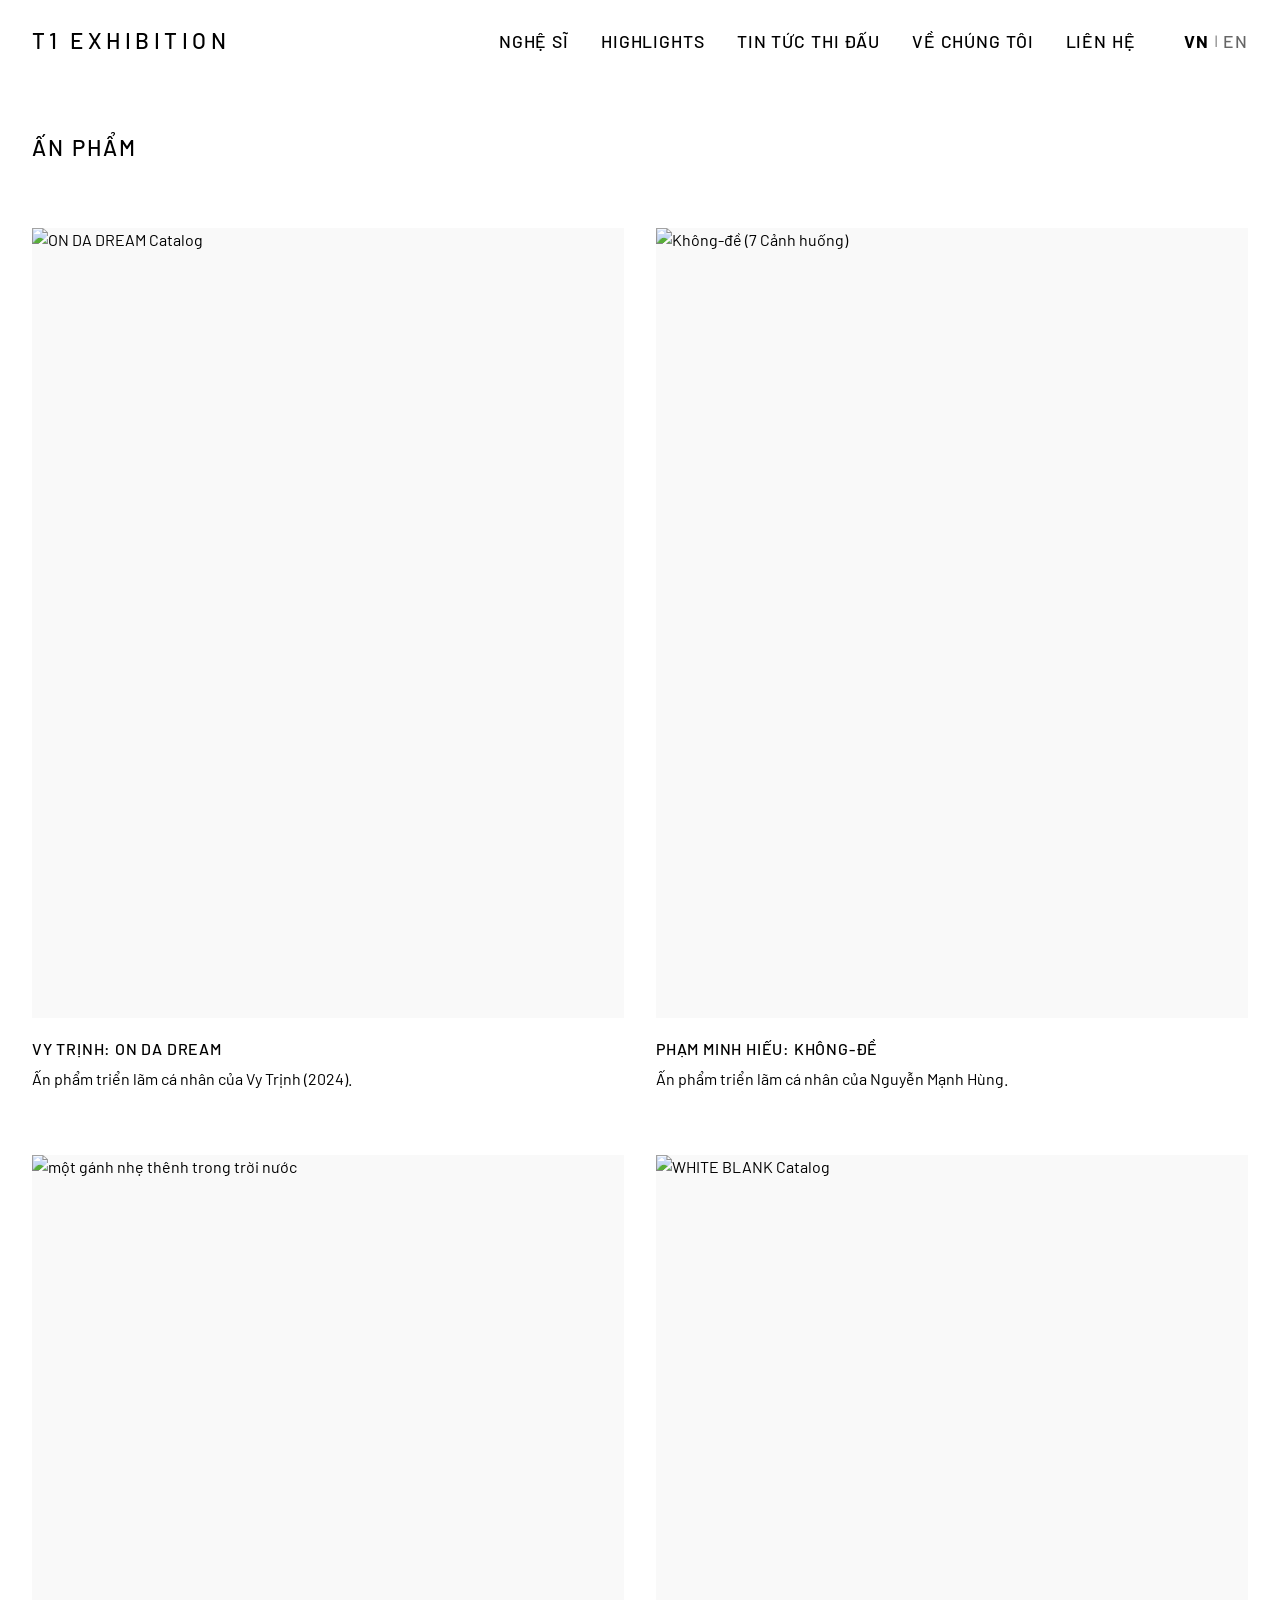
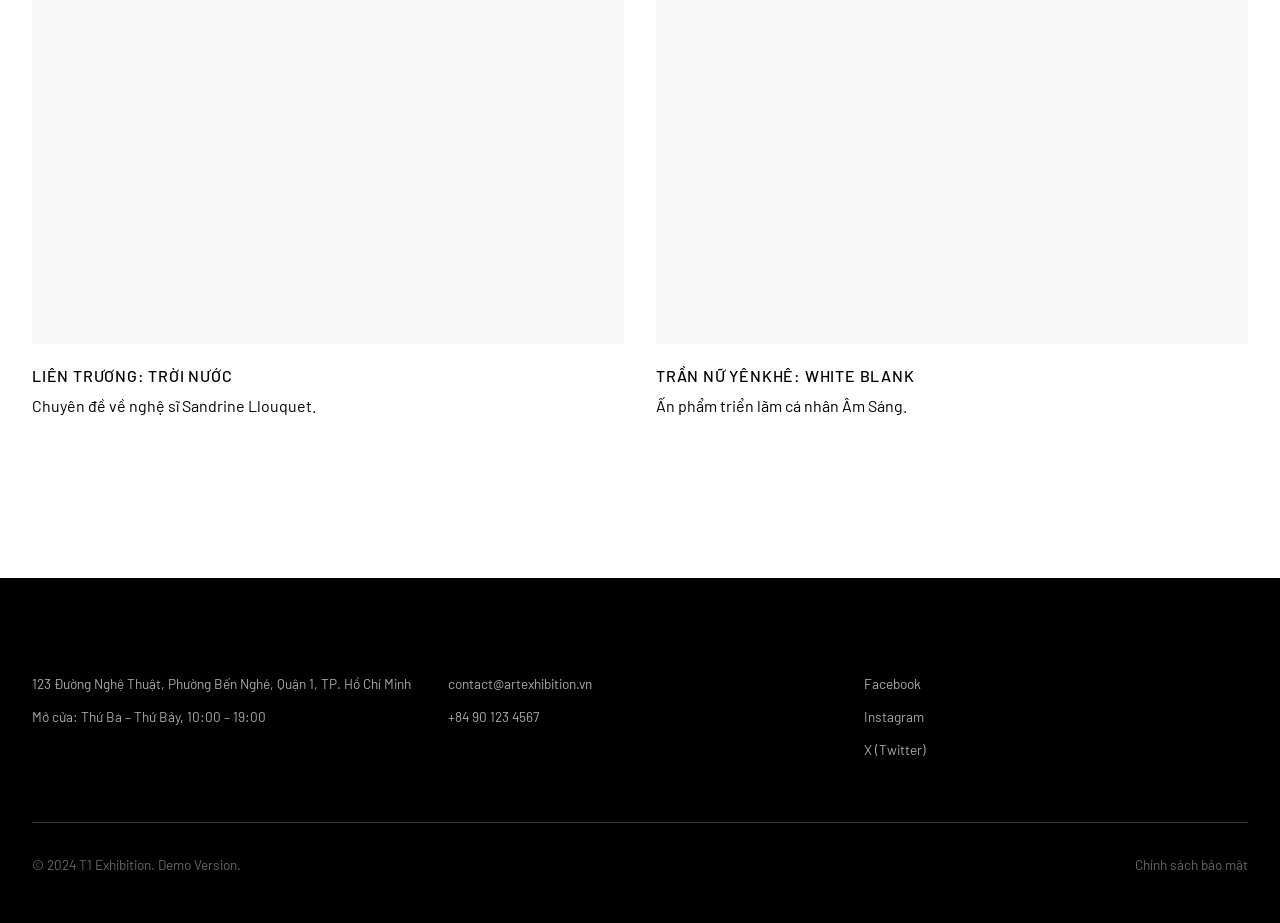
==== commit cf0bbae8: "update" ====
--- a/wwwroot/exhibitions_clone/an-pham.html
+++ b/wwwroot/exhibitions_clone/an-pham.html
@@ -17,10 +17,9 @@
             <nav class="desktop-nav">
                 <ul>
                     <li><a href="nghe-si.html" data-i18n="nav.artists">NGHỆ SĨ</a></li>
-                    <li><a href="index.html" data-i18n="nav.exhibitions">TRIỂN LÃM</a></li>
                     <li><a href="phong-xem.html" data-i18n="nav.viewing">HIGHLIGHTS</a></li>
                     <li><a href="tin-tuc.html" data-i18n="nav.news">TIN TỨC THI ĐẤU</a></li>
-                    <li><a href="an-pham.html" class="active" data-i18n="nav.publications">ẤN PHẨM</a></li>
+
                     <li><a href="ve-chung-toi.html" data-i18n="nav.about">VỀ CHÚNG TÔI</a></li>
                     <li><a href="lien-he.html" data-i18n="nav.contact">LIÊN HỆ</a></li>
                 </ul>
@@ -50,10 +49,9 @@
         <nav class="mobile-nav-links">
             <ul>
                 <li><a href="nghe-si.html" data-i18n="nav.artists">NGHỆ SĨ</a></li>
-                <li><a href="index.html" data-i18n="nav.exhibitions">TRIỂN LÃM</a></li>
                 <li><a href="phong-xem.html" data-i18n="nav.viewing">HIGHLIGHTS</a></li>
                 <li><a href="tin-tuc.html" data-i18n="nav.news">TIN TỨC THI ĐẤU</a></li>
-                <li><a href="an-pham.html" class="active" data-i18n="nav.publications">ẤN PHẨM</a></li>
+
                 <li><a href="ve-chung-toi.html" data-i18n="nav.about">VỀ CHÚNG TÔI</a></li>
                 <li><a href="lien-he.html" data-i18n="nav.contact">LIÊN HỆ</a></li>
             </ul>
